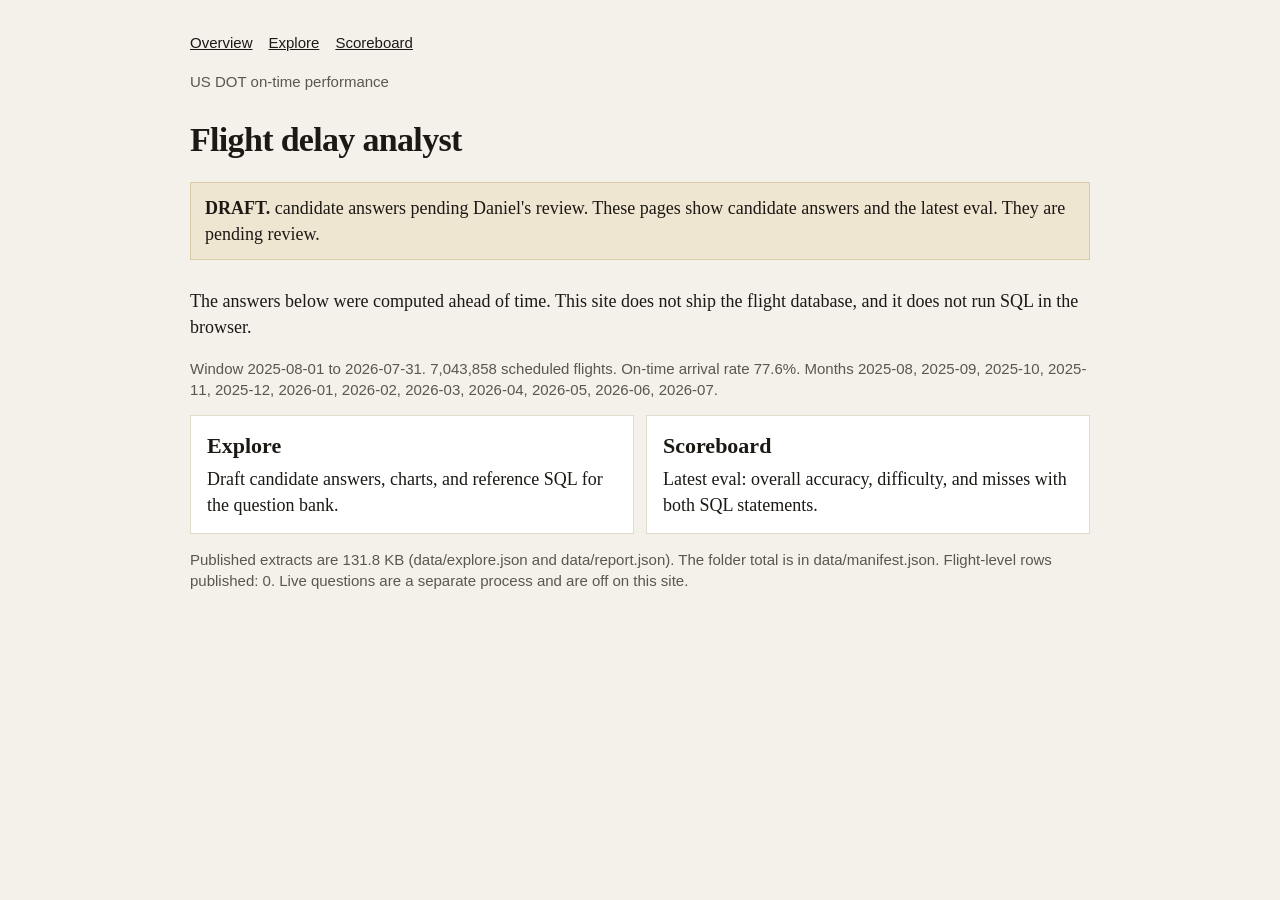
==== site/index.html @ fbe778c9 "Add a static site build and a gated live-ask path. Publish HTML and JSON extracts of the draft answe" ====
<!DOCTYPE html>
<html lang="en">
<head>
<meta charset="utf-8">
<meta name="viewport" content="width=device-width, initial-scale=1">
<title>Flight delay analyst, draft</title>
<link rel="stylesheet" href="assets/site.css">
</head>
<body>
<main>
<nav><a href='index.html'>Overview</a><a href='explore/'>Explore</a><a href='scoreboard/'>Scoreboard</a></nav>

<p class="meta">US DOT on-time performance</p>
<h1>Flight delay analyst</h1>
<div class="banner"><strong>DRAFT.</strong> candidate answers pending Daniel's review. These pages show candidate answers and the latest eval. They are pending review.</div>
<p>The answers below were computed ahead of time. This site does not ship the flight database, and it does not run SQL in the browser.</p>
<p class="meta">Window 2025-08-01 to 2026-07-31. 7,043,858 scheduled flights. On-time arrival rate 77.6%. Months 2025-08, 2025-09, 2025-10, 2025-11, 2025-12, 2026-01, 2026-02, 2026-03, 2026-04, 2026-05, 2026-06, 2026-07.</p>
<div class="cards">
  <a href="explore/"><strong>Explore</strong> Draft candidate answers, charts, and reference SQL for the question bank.</a>
  <a href="scoreboard/"><strong>Scoreboard</strong> Latest eval: overall accuracy, difficulty, and misses with both SQL statements.</a>
</div>
<p class="meta">Published extracts are 131.8 KB (data/explore.json and data/report.json). The folder total is in data/manifest.json. Flight-level rows published: 0. Live questions are a separate process and are off on this site.</p>

</main>
</body>
</html>
---- site/assets/site.css ----
:root { color-scheme: light; }
body { margin: 0; background: #f4f1ea; color: #1c1915; font: 18px/1.45 "Iowan Old Style", Palatino, Georgia, serif; }
main { max-width: 900px; margin: 0 auto; padding: 32px 20px 72px; }
h1 { font-weight: 600; font-size: 34px; letter-spacing: -0.02em; margin-bottom: 8px; }
h2 { font-size: 22px; margin: 8px 0; }
h3 { font: 13px/1.3 ui-sans-serif, sans-serif; letter-spacing: 0.04em; text-transform: uppercase; color: #5c564c; margin: 16px 0 8px; }
a { color: #1c1915; }
nav { font: 15px/1.4 ui-sans-serif, sans-serif; margin-bottom: 18px; }
nav a { margin-right: 16px; }
.banner { background: #efe6d2; border: 1px solid #d9cba8; padding: 12px 14px; margin: 18px 0 28px; }
.meta, .note { color: #5c564c; font: 15px/1.4 ui-sans-serif, sans-serif; }
.cards { display: grid; grid-template-columns: 1fr 1fr; gap: 12px; }
.cards a { display: block; background: white; border: 1px solid #e2dccd; padding: 14px 16px; text-decoration: none; }
.cards strong { display: block; font-size: 22px; margin-bottom: 4px; }
article.question { background: white; border: 1px solid #e2dccd; padding: 14px 16px; margin: 12px 0; }
.badges { display: flex; flex-wrap: wrap; gap: 6px; }
.badge { font: 12px/1.2 ui-sans-serif, sans-serif; letter-spacing: 0.03em; text-transform: uppercase; border: 1px solid #d9cba8; padding: 3px 6px; }
.filters { position: sticky; top: 0; background: #f4f1ea; padding: 8px 0 12px; display: flex; flex-wrap: wrap; gap: 8px; align-items: center; }
button, select, input { font: 15px/1.2 ui-sans-serif, sans-serif; background: white; color: #1c1915; border: 1px solid #d9cba8; padding: 6px 8px; }
button[aria-pressed="true"] { background: #1c1915; color: #f4f1ea; }
table { width: 100%; border-collapse: collapse; font-size: 15px; }
th, td { border-bottom: 1px solid #e2dccd; text-align: left; vertical-align: top; padding: 6px; }
th { font: 12px/1.3 ui-sans-serif, sans-serif; letter-spacing: 0.04em; text-transform: uppercase; color: #5c564c; }
pre { white-space: pre-wrap; font: 12px/1.4 ui-monospace, SFMono-Regular, Menlo, Consolas, monospace; }
.bar { display: grid; grid-template-columns: 6.5rem 1fr auto; gap: 8px; align-items: center; margin: 4px 0; font: 14px/1.3 ui-sans-serif, sans-serif; }
.track { background: #efe6d2; height: 10px; }
.fill { display: block; height: 10px; background: #8c4a2f; }
article[hidden] { display: none; }
.table-wrap { overflow-x: auto; }
@media (max-width: 700px) { .cards { grid-template-columns: 1fr; } .bar { grid-template-columns: 4.5rem 1fr auto; } }
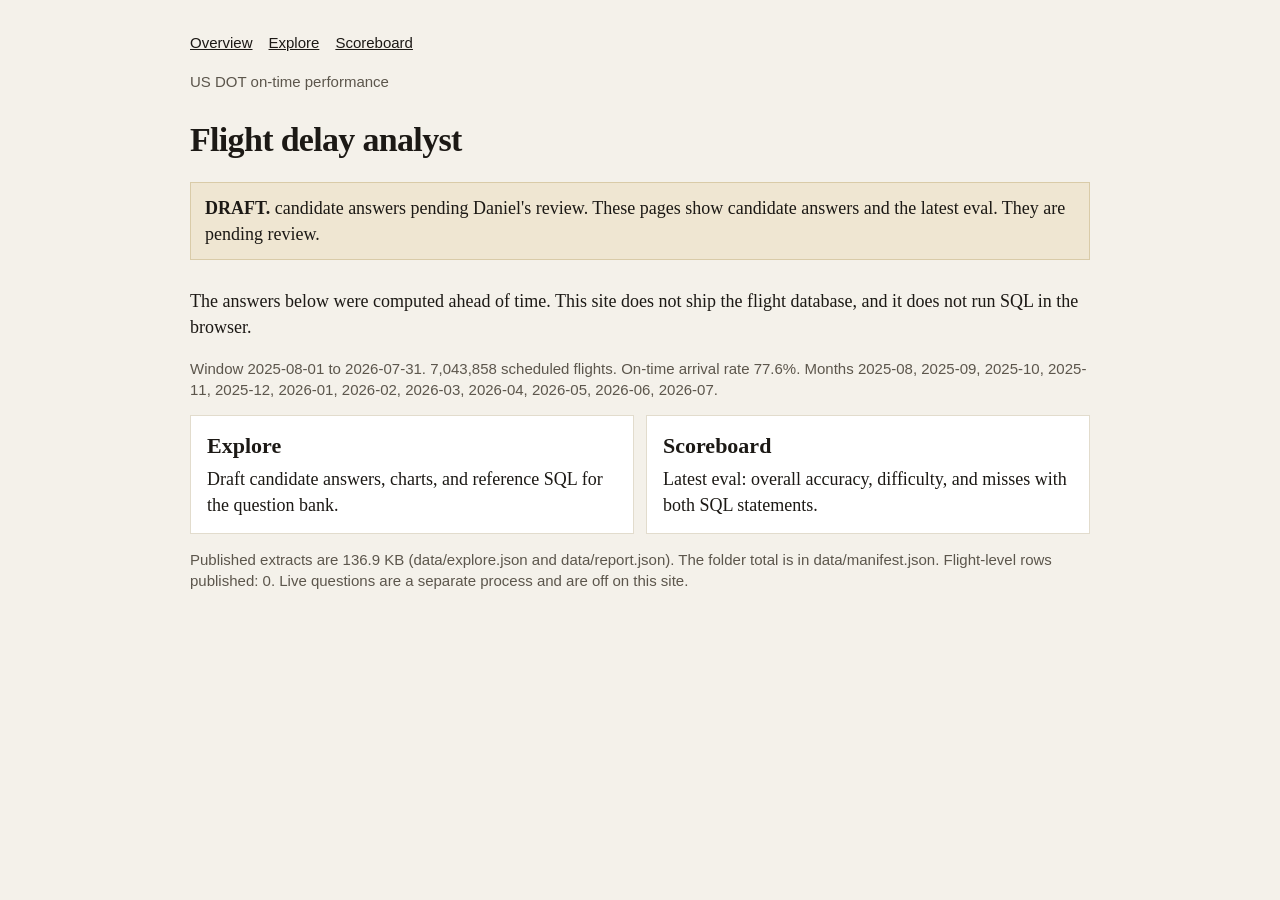
==== commit c57320c9: "Add the dice-or-airline comparison for the LinkedIn note. Compare brand on-time rates before and aft" ====
--- a/site/index.html
+++ b/site/index.html
@@ -19,7 +19,7 @@
   <a href="explore/"><strong>Explore</strong> Draft candidate answers, charts, and reference SQL for the question bank.</a>
   <a href="scoreboard/"><strong>Scoreboard</strong> Latest eval: overall accuracy, difficulty, and misses with both SQL statements.</a>
 </div>
-<p class="meta">Published extracts are 131.8 KB (data/explore.json and data/report.json). The folder total is in data/manifest.json. Flight-level rows published: 0. Live questions are a separate process and are off on this site.</p>
+<p class="meta">Published extracts are 136.9 KB (data/explore.json and data/report.json). The folder total is in data/manifest.json. Flight-level rows published: 0. Live questions are a separate process and are off on this site.</p>
 
 </main>
 </body>
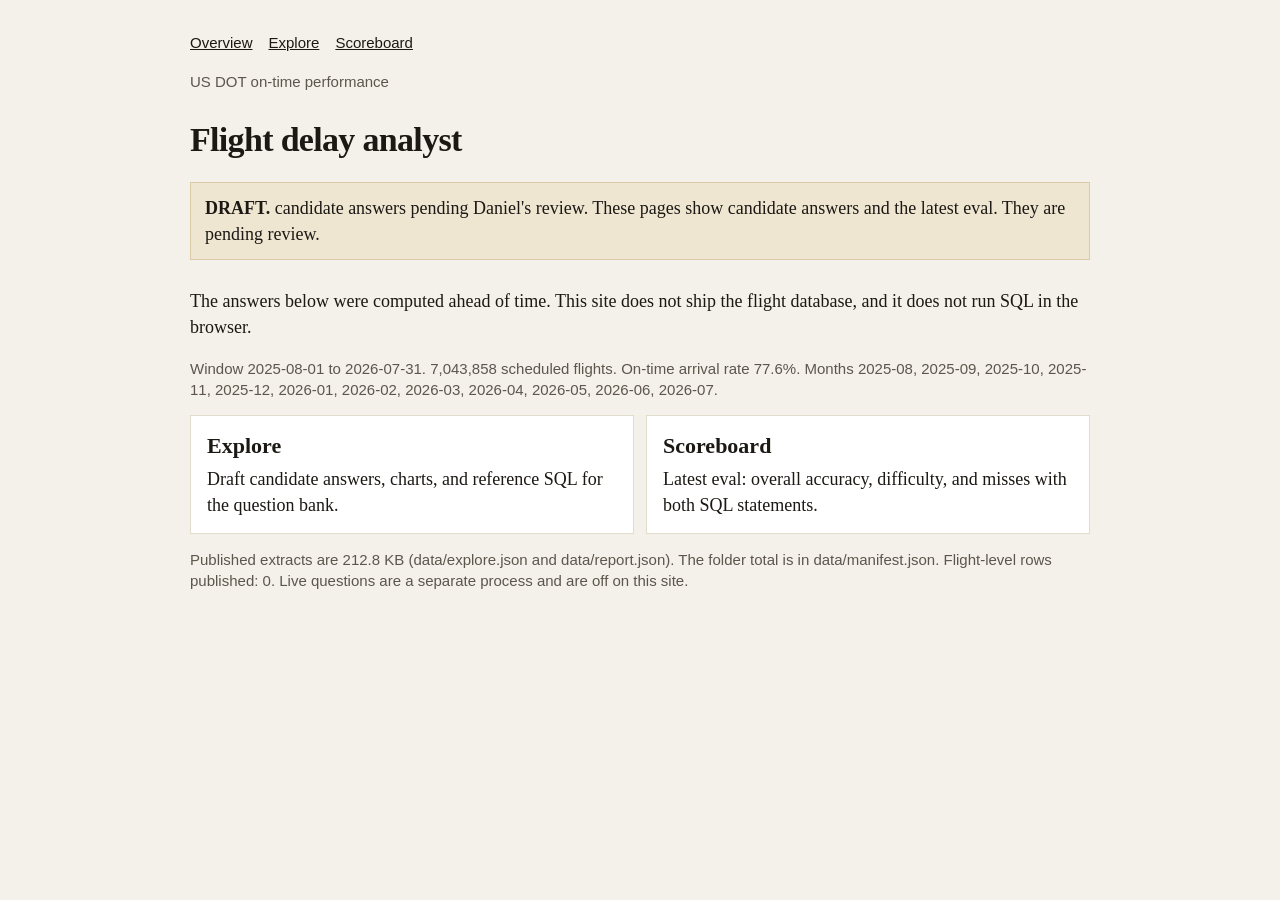
==== commit 83b490c6: "Apply Daniel's first review pass to the question bank. Approved questions stay as he left them. Revi" ====
--- a/site/index.html
+++ b/site/index.html
@@ -19,7 +19,7 @@
   <a href="explore/"><strong>Explore</strong> Draft candidate answers, charts, and reference SQL for the question bank.</a>
   <a href="scoreboard/"><strong>Scoreboard</strong> Latest eval: overall accuracy, difficulty, and misses with both SQL statements.</a>
 </div>
-<p class="meta">Published extracts are 136.9 KB (data/explore.json and data/report.json). The folder total is in data/manifest.json. Flight-level rows published: 0. Live questions are a separate process and are off on this site.</p>
+<p class="meta">Published extracts are 212.8 KB (data/explore.json and data/report.json). The folder total is in data/manifest.json. Flight-level rows published: 0. Live questions are a separate process and are off on this site.</p>
 
 </main>
 </body>
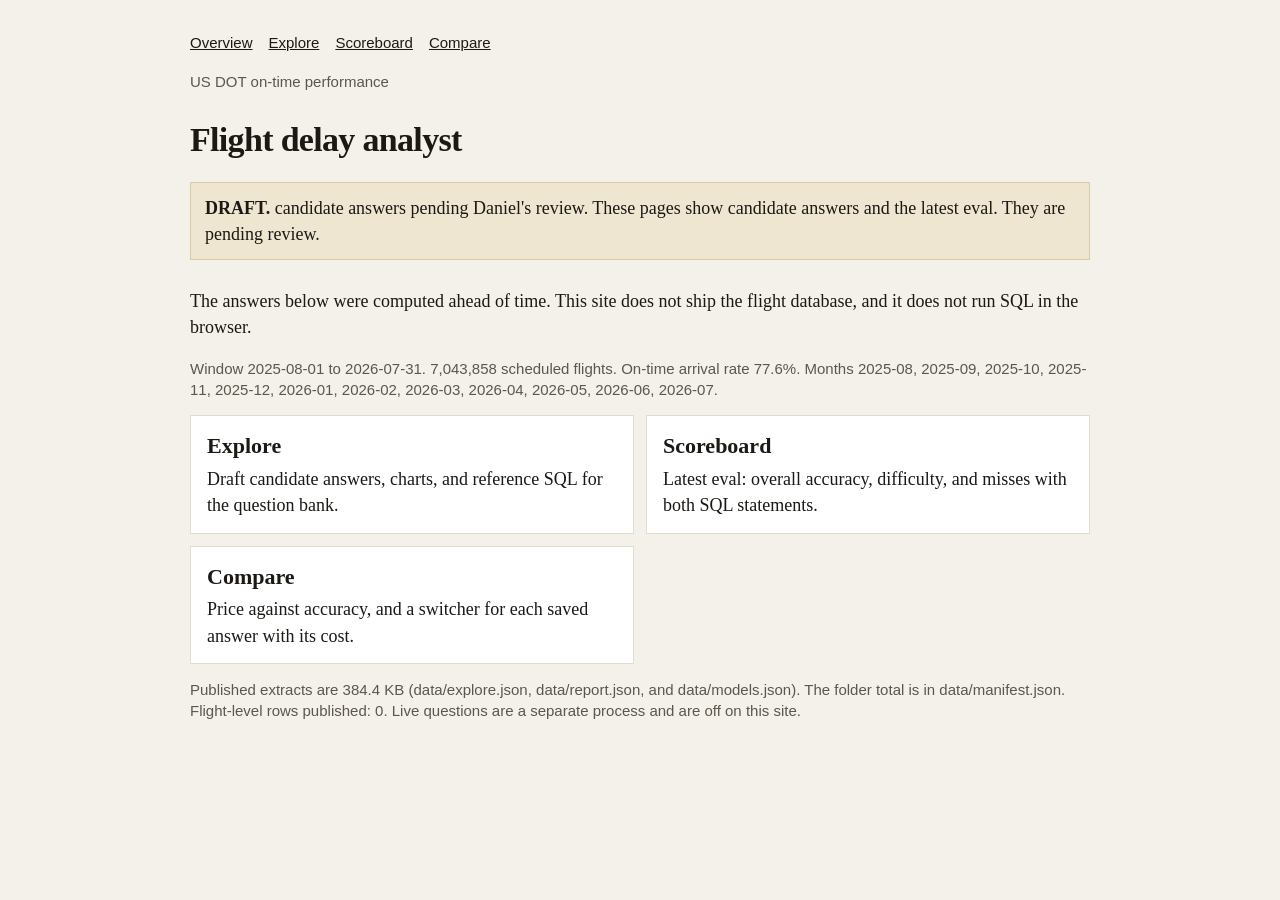
==== commit aa11be6f: "Apply batch 4 and add a priced model-comparison run. Most-on-time answers now include the literal wi" ====
--- a/site/index.html
+++ b/site/index.html
@@ -8,7 +8,7 @@
 </head>
 <body>
 <main>
-<nav><a href='index.html'>Overview</a><a href='explore/'>Explore</a><a href='scoreboard/'>Scoreboard</a></nav>
+<nav><a href='index.html'>Overview</a><a href='explore/'>Explore</a><a href='scoreboard/'>Scoreboard</a><a href='compare/'>Compare</a></nav>
 
 <p class="meta">US DOT on-time performance</p>
 <h1>Flight delay analyst</h1>
@@ -18,8 +18,9 @@
 <div class="cards">
   <a href="explore/"><strong>Explore</strong> Draft candidate answers, charts, and reference SQL for the question bank.</a>
   <a href="scoreboard/"><strong>Scoreboard</strong> Latest eval: overall accuracy, difficulty, and misses with both SQL statements.</a>
+  <a href="compare/"><strong>Compare</strong> Price against accuracy, and a switcher for each saved answer with its cost.</a>
 </div>
-<p class="meta">Published extracts are 212.8 KB (data/explore.json and data/report.json). The folder total is in data/manifest.json. Flight-level rows published: 0. Live questions are a separate process and are off on this site.</p>
+<p class="meta">Published extracts are 384.4 KB (data/explore.json, data/report.json, and data/models.json). The folder total is in data/manifest.json. Flight-level rows published: 0. Live questions are a separate process and are off on this site.</p>
 
 </main>
 </body>
--- a/site/assets/site.css
+++ b/site/assets/site.css
@@ -27,5 +27,8 @@
 .track { background: #efe6d2; height: 10px; }
 .fill { display: block; height: 10px; background: #8c4a2f; }
 article[hidden] { display: none; }
+.scatter { background: white; border: 1px solid #e2dccd; padding: 12px; }
+.switcher button { margin: 0 6px 6px 0; }
+#answer { white-space: pre-wrap; background: white; border: 1px solid #e2dccd; padding: 12px; }
 .table-wrap { overflow-x: auto; }
 @media (max-width: 700px) { .cards { grid-template-columns: 1fr; } .bar { grid-template-columns: 4.5rem 1fr auto; } }
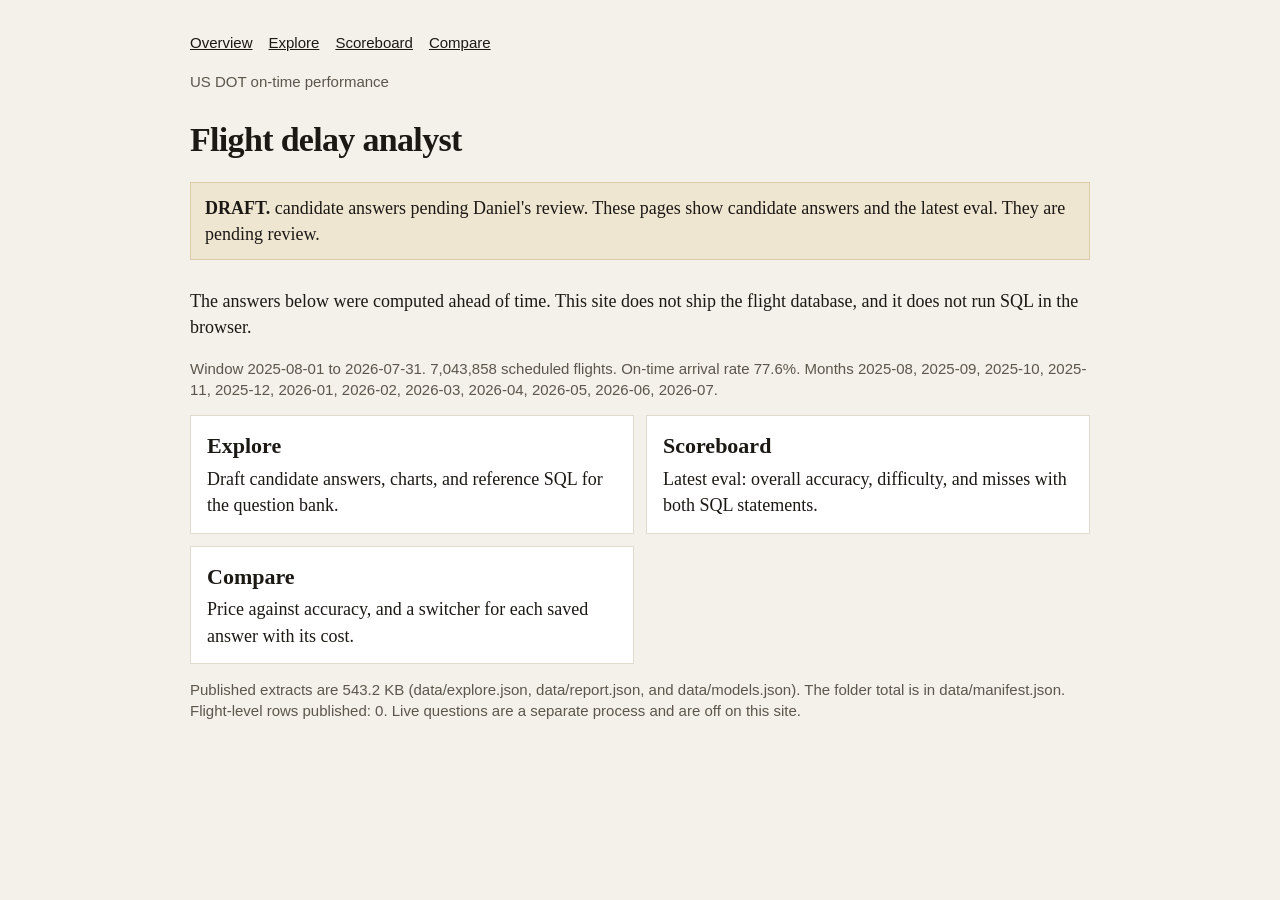
==== commit fc1b30b4: "Grade required rows and re-score the Haiku run. Extra carriers, directions, and alternative cuts no " ====
--- a/site/index.html
+++ b/site/index.html
@@ -20,7 +20,7 @@
   <a href="scoreboard/"><strong>Scoreboard</strong> Latest eval: overall accuracy, difficulty, and misses with both SQL statements.</a>
   <a href="compare/"><strong>Compare</strong> Price against accuracy, and a switcher for each saved answer with its cost.</a>
 </div>
-<p class="meta">Published extracts are 384.4 KB (data/explore.json, data/report.json, and data/models.json). The folder total is in data/manifest.json. Flight-level rows published: 0. Live questions are a separate process and are off on this site.</p>
+<p class="meta">Published extracts are 543.2 KB (data/explore.json, data/report.json, and data/models.json). The folder total is in data/manifest.json. Flight-level rows published: 0. Live questions are a separate process and are off on this site.</p>
 
 </main>
 </body>
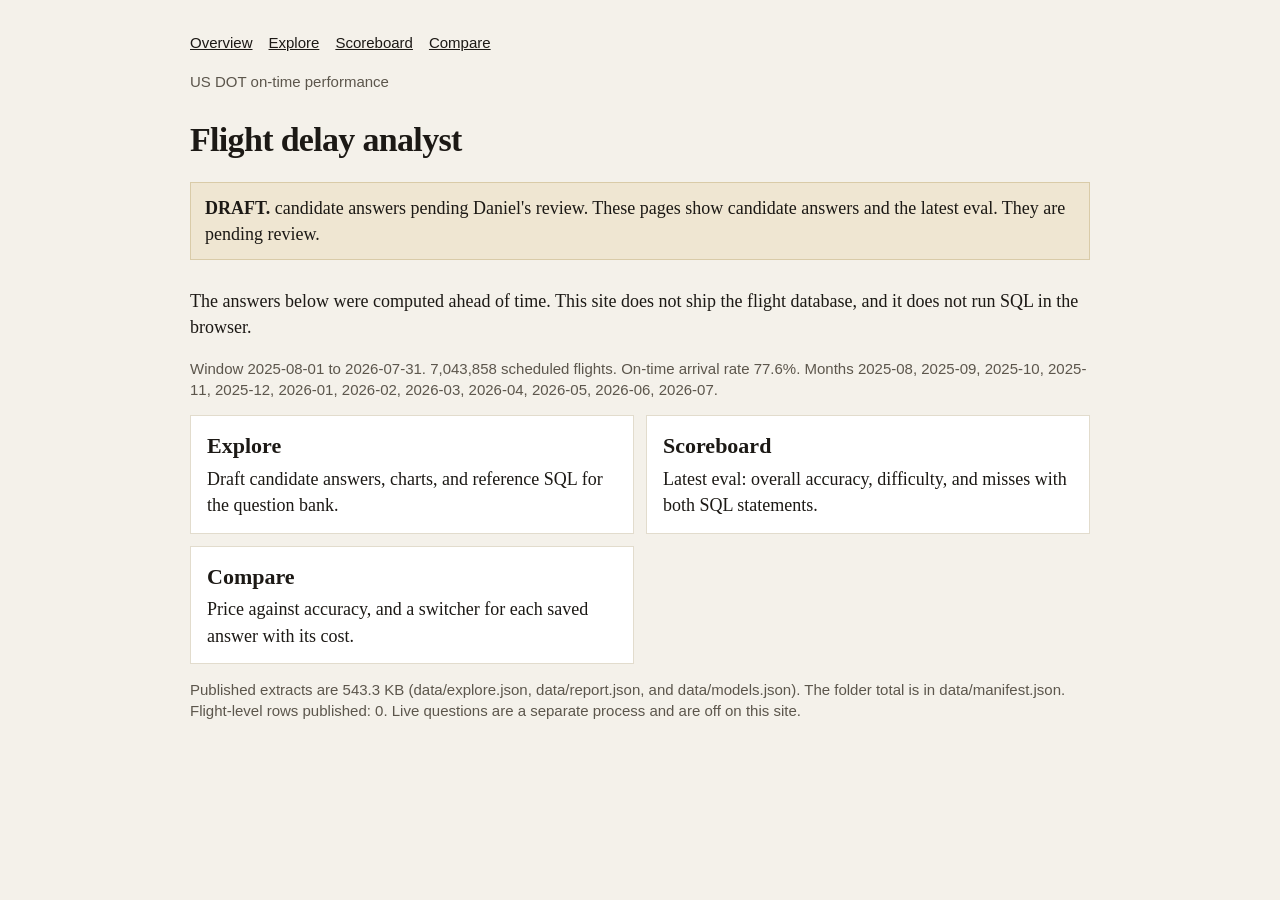
==== commit 17241c64: "Approve the 21 rechecked questions and tighten the analyst briefing. Daniel's 2026-10-13 recheck pro" ====
--- a/site/index.html
+++ b/site/index.html
@@ -20,7 +20,7 @@
   <a href="scoreboard/"><strong>Scoreboard</strong> Latest eval: overall accuracy, difficulty, and misses with both SQL statements.</a>
   <a href="compare/"><strong>Compare</strong> Price against accuracy, and a switcher for each saved answer with its cost.</a>
 </div>
-<p class="meta">Published extracts are 543.2 KB (data/explore.json, data/report.json, and data/models.json). The folder total is in data/manifest.json. Flight-level rows published: 0. Live questions are a separate process and are off on this site.</p>
+<p class="meta">Published extracts are 543.3 KB (data/explore.json, data/report.json, and data/models.json). The folder total is in data/manifest.json. Flight-level rows published: 0. Live questions are a separate process and are off on this site.</p>
 
 </main>
 </body>
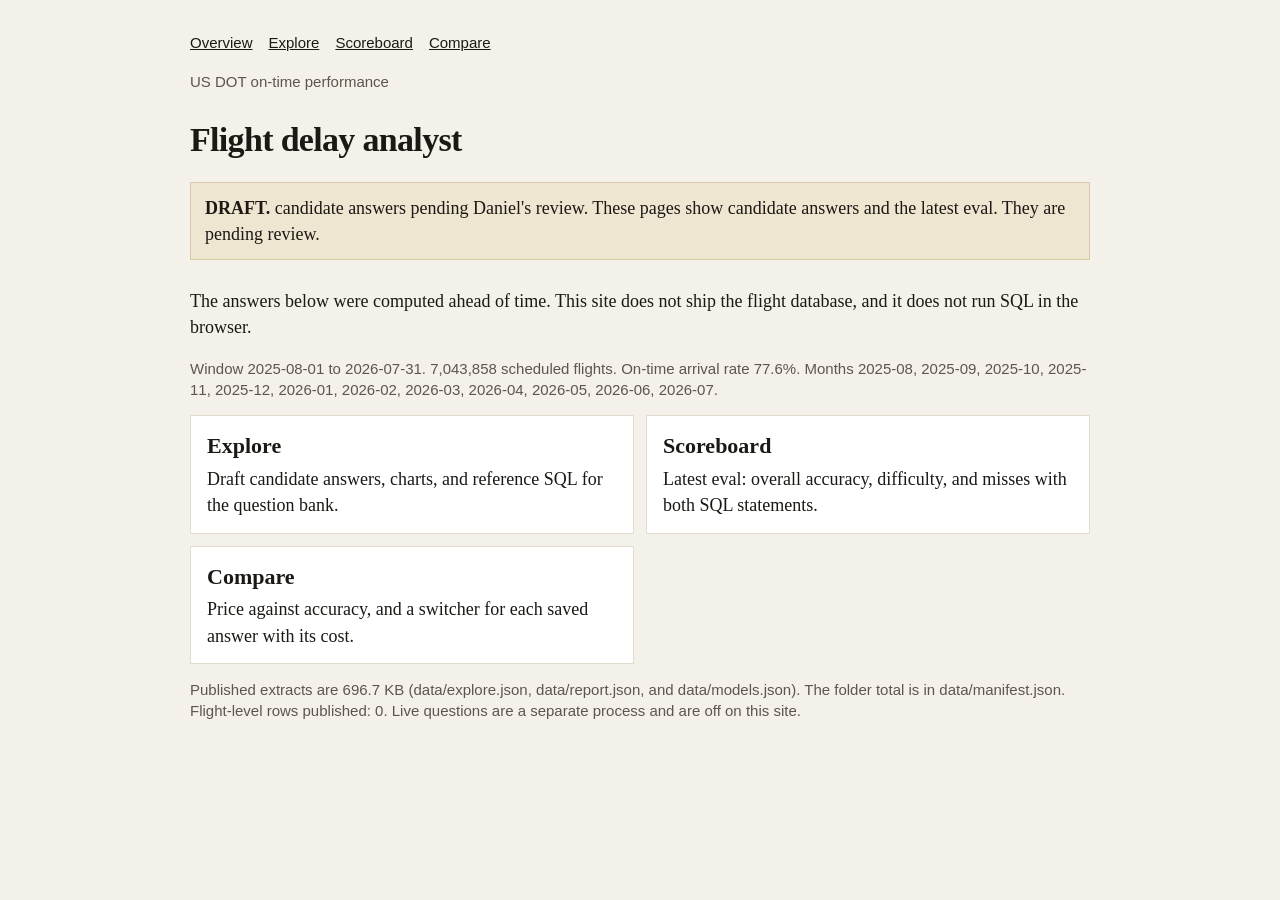
==== commit 0f4e01b6: "Save the second Haiku run separately and harden the analyst briefing. Each results file is now model" ====
--- a/site/index.html
+++ b/site/index.html
@@ -20,7 +20,7 @@
   <a href="scoreboard/"><strong>Scoreboard</strong> Latest eval: overall accuracy, difficulty, and misses with both SQL statements.</a>
   <a href="compare/"><strong>Compare</strong> Price against accuracy, and a switcher for each saved answer with its cost.</a>
 </div>
-<p class="meta">Published extracts are 543.3 KB (data/explore.json, data/report.json, and data/models.json). The folder total is in data/manifest.json. Flight-level rows published: 0. Live questions are a separate process and are off on this site.</p>
+<p class="meta">Published extracts are 696.7 KB (data/explore.json, data/report.json, and data/models.json). The folder total is in data/manifest.json. Flight-level rows published: 0. Live questions are a separate process and are off on this site.</p>
 
 </main>
 </body>
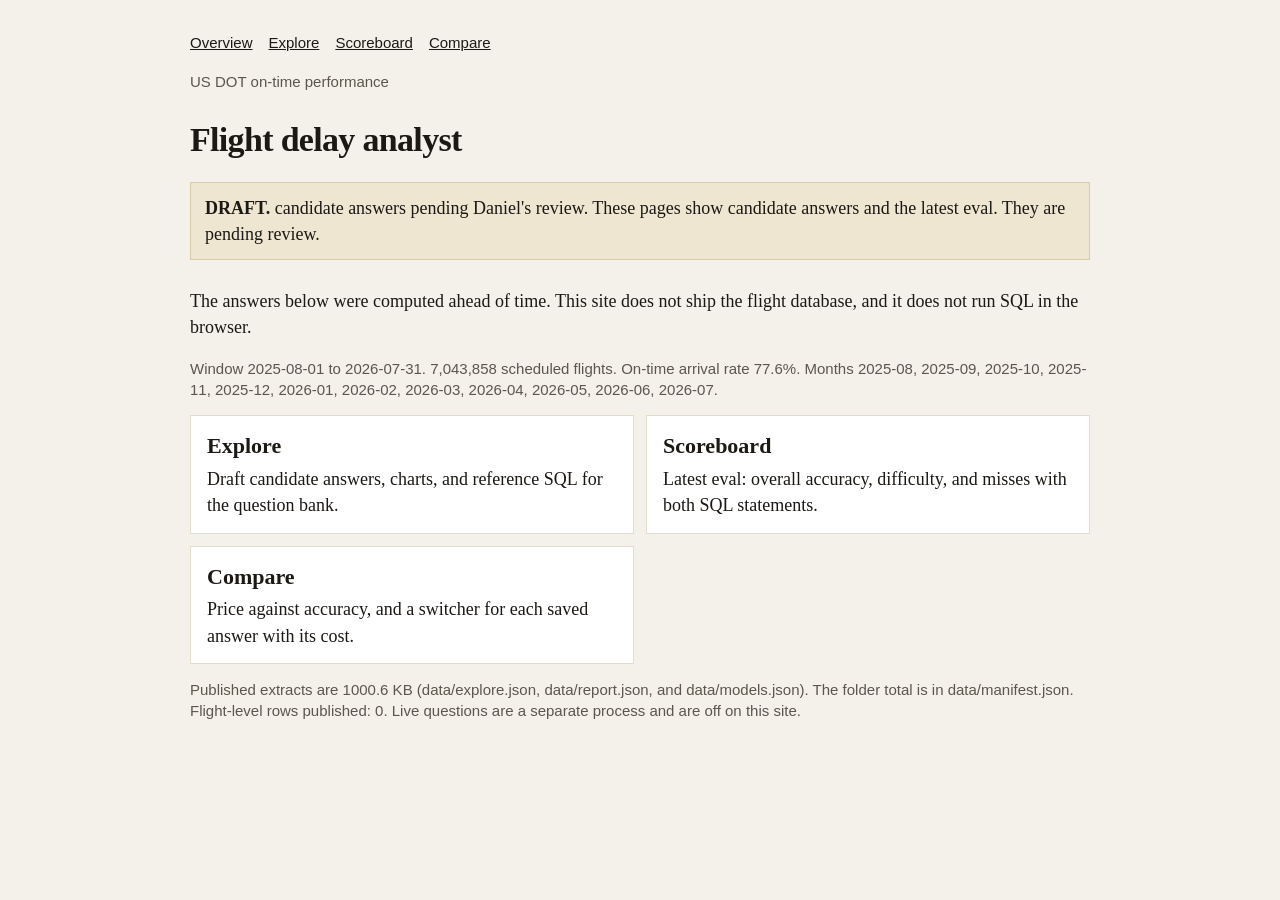
==== commit 3c1f4c0b: "Sonnet headline on scoreboard; live routing (cached Sonnet / Haiku) with daily review queue Co-autho" ====
--- a/site/index.html
+++ b/site/index.html
@@ -20,7 +20,7 @@
   <a href="scoreboard/"><strong>Scoreboard</strong> Latest eval: overall accuracy, difficulty, and misses with both SQL statements.</a>
   <a href="compare/"><strong>Compare</strong> Price against accuracy, and a switcher for each saved answer with its cost.</a>
 </div>
-<p class="meta">Published extracts are 696.7 KB (data/explore.json, data/report.json, and data/models.json). The folder total is in data/manifest.json. Flight-level rows published: 0. Live questions are a separate process and are off on this site.</p>
+<p class="meta">Published extracts are 1000.6 KB (data/explore.json, data/report.json, and data/models.json). The folder total is in data/manifest.json. Flight-level rows published: 0. Live questions are a separate process and are off on this site.</p>
 
 </main>
 </body>
--- a/site/assets/site.css
+++ b/site/assets/site.css
@@ -31,4 +31,6 @@
 .switcher button { margin: 0 6px 6px 0; }
 #answer { white-space: pre-wrap; background: white; border: 1px solid #e2dccd; padding: 12px; }
 .table-wrap { overflow-x: auto; }
+.filters label { display: flex; flex-direction: column; flex: 1 1 100%; min-width: 0; }
+.filters select { width: 100%; max-width: 100%; box-sizing: border-box; }
 @media (max-width: 700px) { .cards { grid-template-columns: 1fr; } .bar { grid-template-columns: 4.5rem 1fr auto; } }
